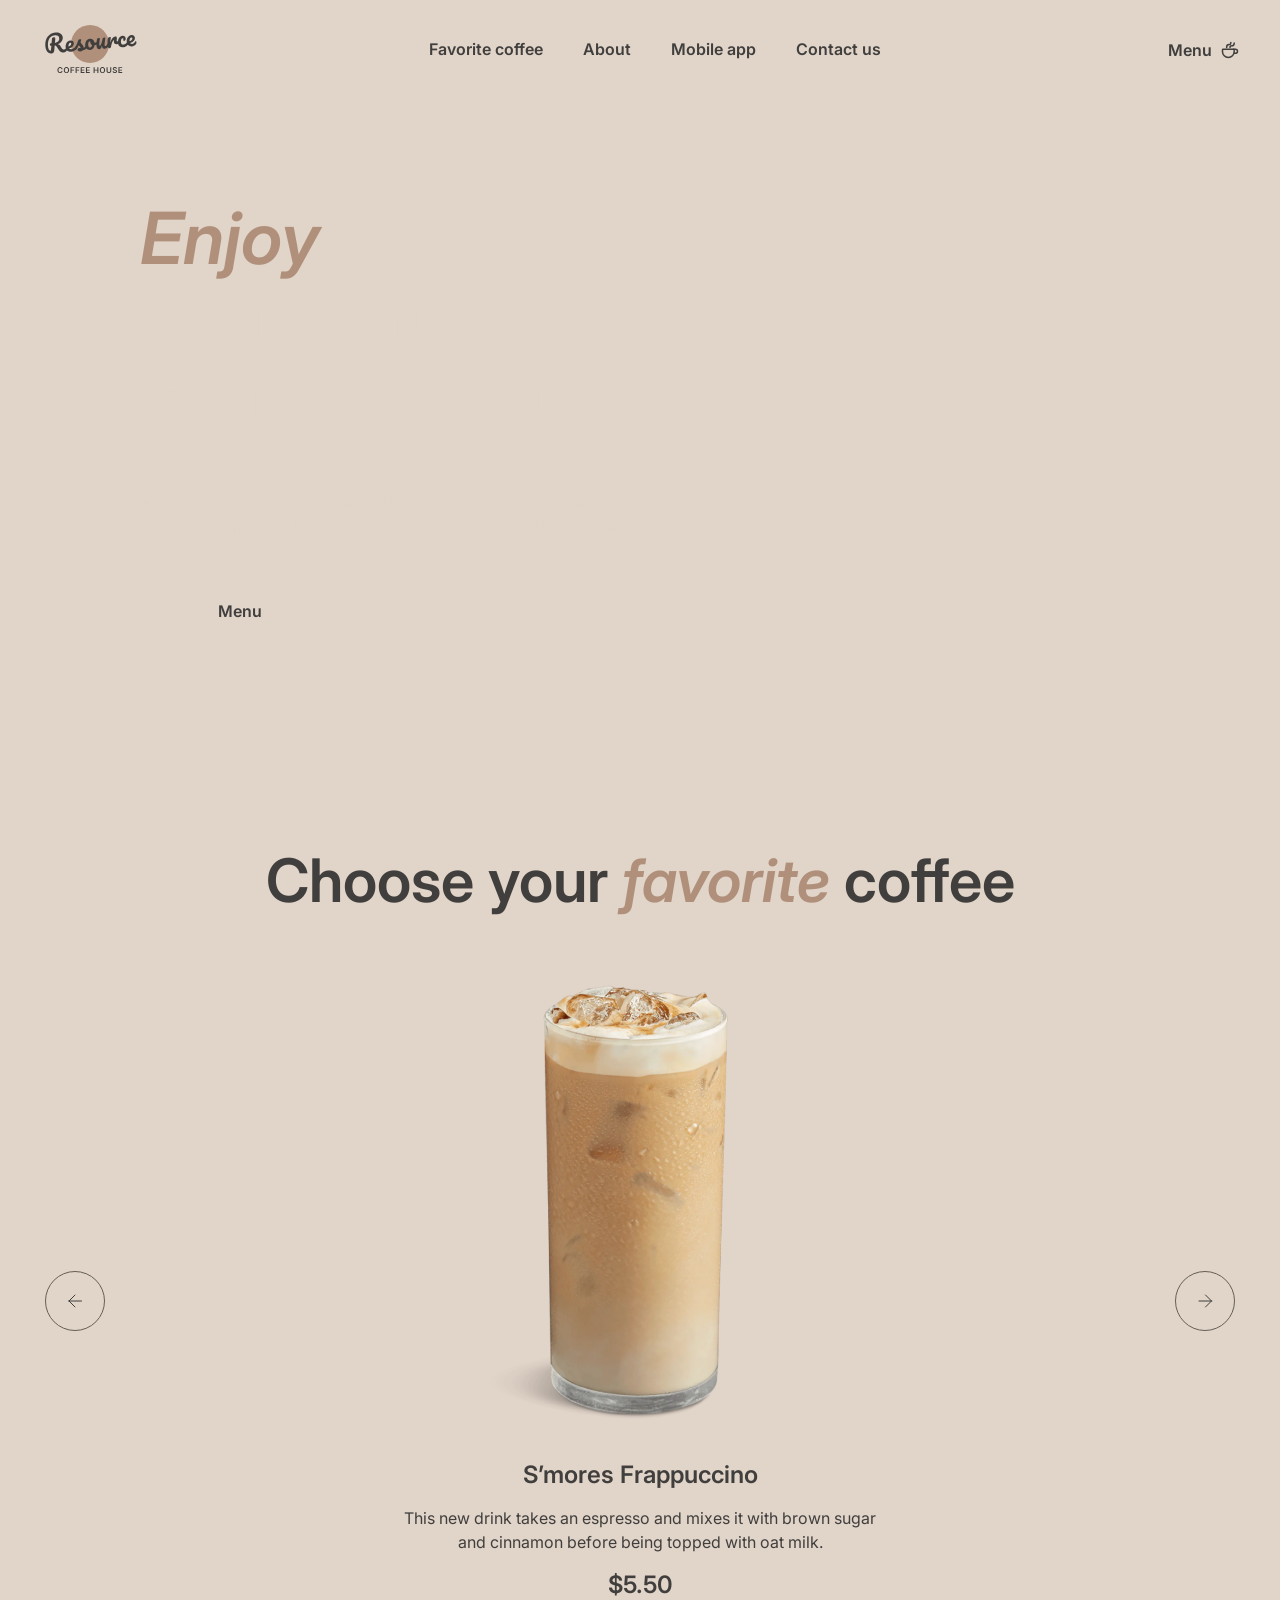
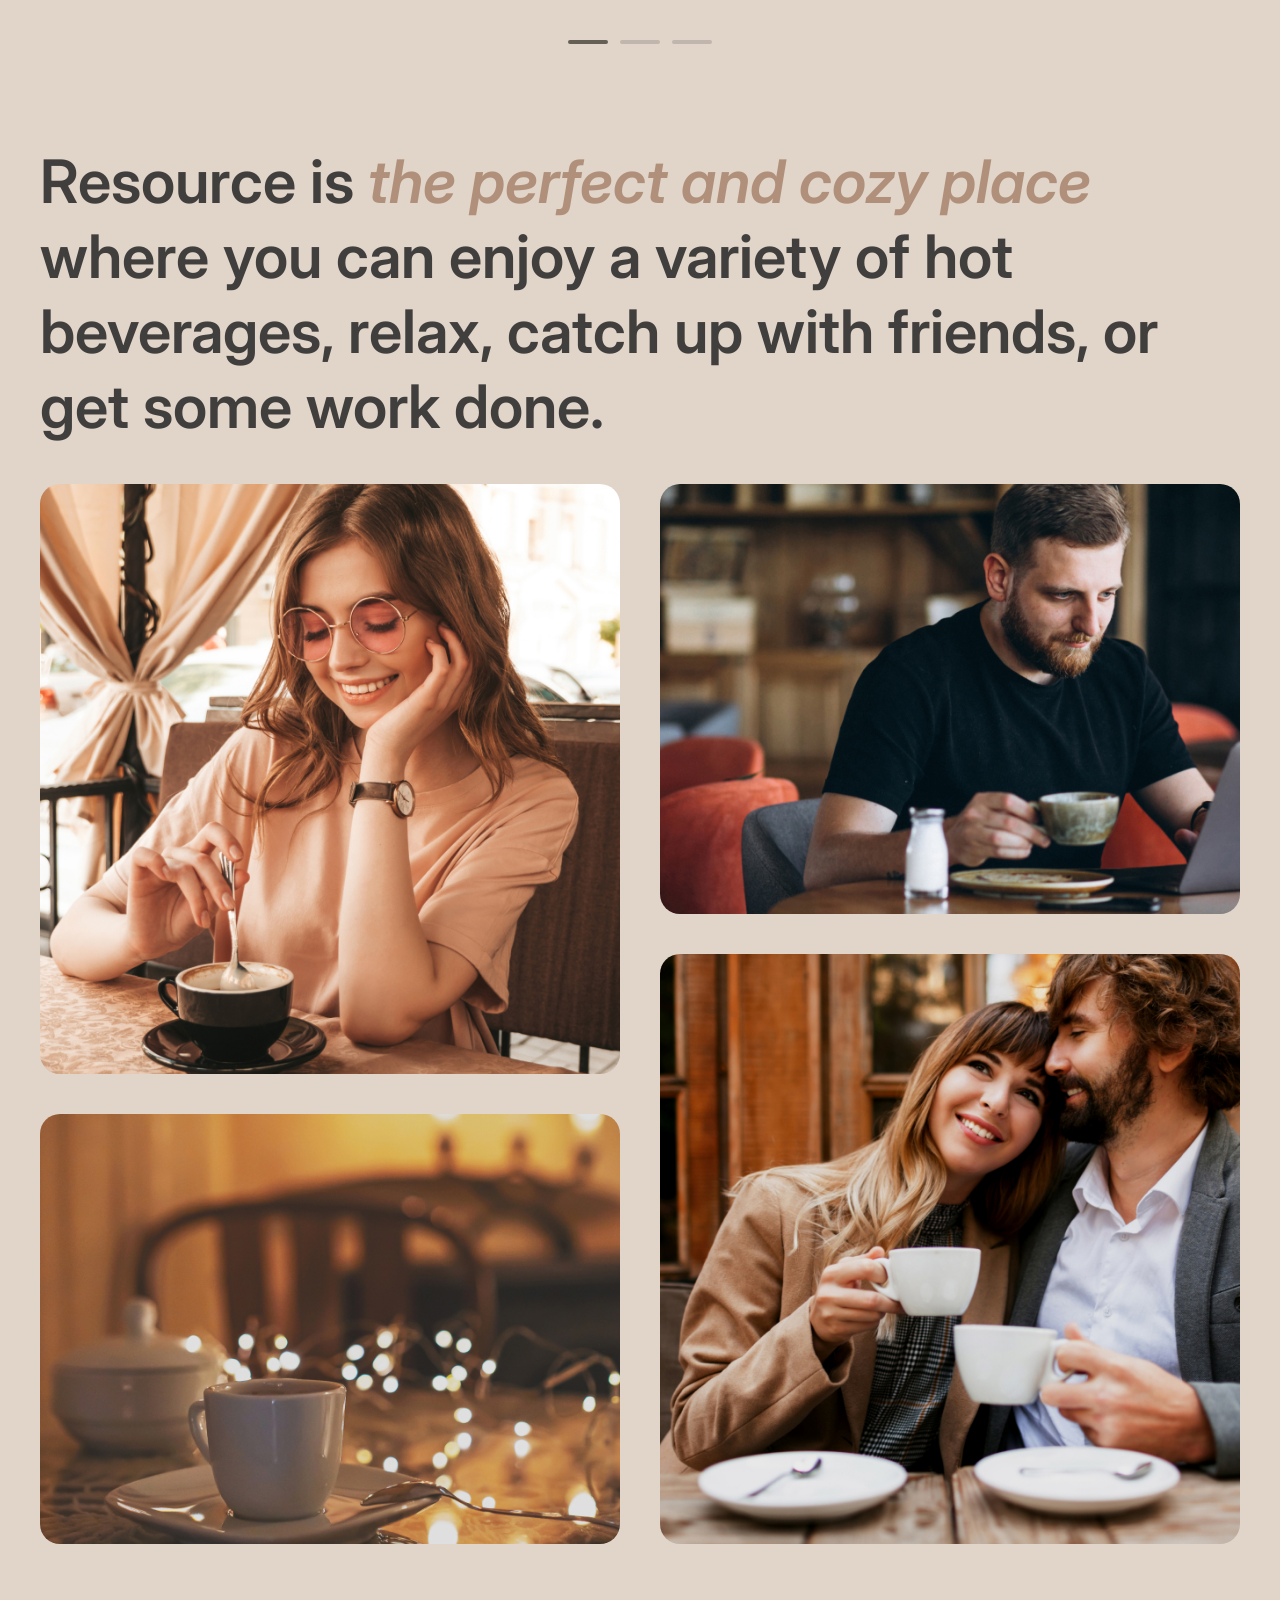
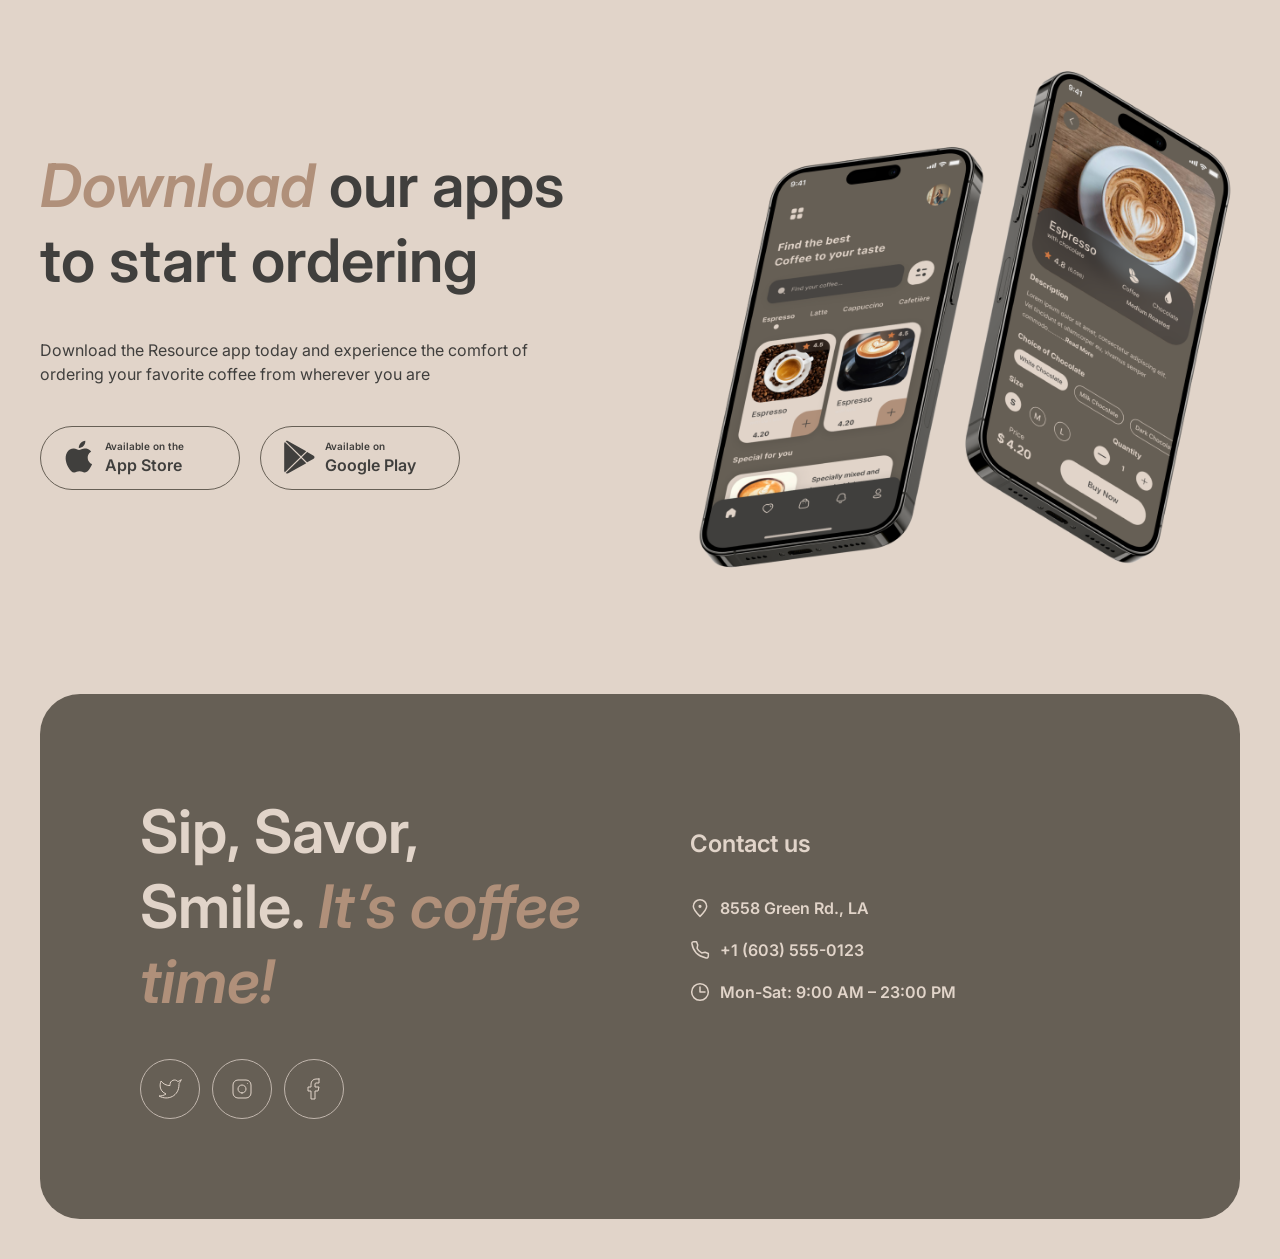
==== landing-page/index.html @ 5a2c30f5 "feat: add main page and styles" ====
<!DOCTYPE html>
<html lang="en">

<head>
  <meta charset="UTF-8">
  <meta name="viewport" content="width=device-width, initial-scale=1.0">
  <link rel="stylesheet" href="style.css">
  <link rel="preconnect" href="https://fonts.googleapis.com">
  <link rel="preconnect" href="https://fonts.gstatic.com" crossorigin>
  <link href="https://fonts.googleapis.com/css2?family=Inter:wght@400;600;700&display=swap" rel="stylesheet">
  <link rel="shortcut icon" href="assets/images/favicon.ico" type="image/x-icon">
  <title>Coffee-House</title>
</head>

<body>
  <div class="wrapper">
    <header class="header">
      <a href="#" class="header__logo active-logo">
        <img src="assets/images/icon/logo.svg" alt="logo">
      </a>
      <nav class="header__nav">
        <ul class="navigation-list">
          <li><a class="text-link link" href="#favorites-coffe">Favorite coffee</a></li>
          <li><a class="text-link link" href="#about">About</a></li>
          <li><a class="text-link link" href="#mobile-app">Mobile app</a></li>
          <li><a class="text-link link" href="#contacts">Contact us</a></li>
        </ul>
      </nav>
      <a href="menu.html" class="header__menu-icon text-link link">Menu<img src="assets/images/icon/coffee-cup.svg"
          alt="cup"></a>
      <button class="burger-menu">
        <span class="line"></span>
        <span class="line"></span>
      </button>
    </header>
    <main class="main">
      <div class="main-container">
        <section class="section-enjoy" id="enjoy">
          <video src="assets/video/video.mp4" autoplay loop></video>
          <div class="enjoy__container">
            <div class="enjoy__container_content">
              <h1 class="enjoy-title"><span class="text-accent">Enjoy</span> premium coffee at our charming cafe</h1>
              <p class="enjoy-text text-section">With its inviting atmosphere and delicious coffee options, the Coffee
                House Resource is a popular destination for coffee lovers and those seeking a warm and inviting space to
                enjoy their favorite beverage.
              </p>
              <a href="menu.html" class="enjoy__container_btn">
                <span>Menu</span>
                <img src="assets/images/icon/coffee-cup.svg"
                  alt="">
                </a>
            </div>
          </div>
        </section>
        <section class="section__favorites-coffee" id="favorites-coffe">
          <div class="favorites-coffee__container">
            <h2 class="favorites-coffee__title title-section">Choose your <span class="text-accent">favorite</span>
              coffee</h2>
            <div class="favorites-coffee__slider">
              <button class="left-arrow arrow">
                <svg width="24" height="24" viewBox="0 0 24 24" fill="none" xmlns="http://www.w3.org/2000/svg">
                  <path d="M18.5 12H6M6 12L12 6M6 12L12 18" stroke="#403F3D" stroke-linecap="round"
                    stroke-linejoin="round" />
                </svg>
              </button>
              <div class="slider">
                <div class="slider__container">
                  <div class="slide">
                    <img src="assets/images/coffee-slider-1.png" alt="">
                    <h4 class="slide-title">S’mores Frappuccino</h4>
                    <p class="slide-text text-section">This new drink takes an espresso and mixes it with brown sugar
                      and cinnamon before being topped with oat milk.</p>
                    <p class="price">$5.50</p>
                  </div>
                  <div class="slide">
                    <img src="assets/images/coffee-slider-1.png" alt="">
                    <h4 class="slide-title">S’mores Frappuccino</h4>
                    <p class="slide-text text-section">This new drink takes an espresso and mixes it with brown sugar
                      and cinnamon before being topped with oat milk.</p>
                    <p class="price">$5.50</p>
                  </div>
                  <div class="slide">
                    <img src="assets/images/coffee-slider-1.png" alt="">
                    <h4 class="slide-title">S’mores Frappuccino</h4>
                    <p class="slide-text text-section">This new drink takes an espresso and mixes it with brown sugar
                      and cinnamon before being topped with oat milk.</p>
                    <p class="price">$5.50</p>
                  </div>
                </div>
                <div class="slider-pagination">
                  <span class="slider-pagination-active"></span>
                  <span></span>
                  <span></span>
                </div>
              </div>
              <button class="right-arrow arrow">
                <svg width="24" height="24" viewBox="0 0 24 24" fill="none" xmlns="http://www.w3.org/2000/svg">
                  <path d="M6 12H18.5M18.5 12L12.5 6M18.5 12L12.5 18" stroke="#403F3D" stroke-linecap="round"
                    stroke-linejoin="round" />
                </svg>
              </button>      
            </div>
          </div>
        </section>
        <section class="section__about" id="about">
          <div class="about__container">
            <h2 class="about__title title-section">Resource is <span class="text-accent">the perfect and cozy
                place</span> where you can enjoy a variety of hot beverages, relax, catch up with friends, or get some
              work done.</h2>
            <div class="about__cards-container">
              <div class="card-1 card">
                <img src="assets/images/about-1.jpg" alt="">
              </div>
              <div class="card-2 card">
                <img src="assets/images/about-2.jpg" alt="">
              </div>
              <div class="card-3 card">
                <img src="assets/images/about-3.jpg" alt="">
              </div>
              <div class="card-4 card">
                <img src="assets/images/about-4.jpg" alt="">
              </div>
            </div>
          </div>
        </section>
        <section class="section__mobile-app" id="mobile-app">
          <div class="mobile-app__container">
            <div class="mobile-app__content">
              <div class="mobile-app__left-column">
                <h2 class="mobile-app__title title-section">
                  <span class="text-accent">Download</span> our apps to start ordering
                </h2>
                <p class="mobile-app__text text-section">
                  Download the Resource app today and experience the comfort of ordering your favorite coffee from
                  wherever you are
                </p>
                <div class="mobile-app__buttons">
                  <a class="app-store-btn btn" href="">
                    <svg width="36" height="36" viewBox="0 0 36 36" fill="none" xmlns="http://www.w3.org/2000/svg">
                      <path
                        d="M26.7073 18.6307C26.6704 14.6324 30.065 12.6872 30.2203 12.5966C28.2977 9.86366 25.3178 9.49026 24.2707 9.46048C21.7679 9.20369 19.3403 10.9206 18.0654 10.9206C16.765 10.9206 14.8017 9.48529 12.6858 9.52747C9.96293 9.56841 7.41566 11.1055 6.0186 13.4923C3.13542 18.359 5.28572 25.5108 8.04802 29.4446C9.42981 31.3712 11.0444 33.5223 13.1578 33.4466C15.2254 33.3635 15.9978 32.1614 18.4929 32.1614C20.9651 32.1614 21.6903 33.4466 23.8457 33.3983C26.0647 33.3635 27.4618 31.463 28.7952 29.519C30.392 27.3108 31.0333 25.1362 31.0588 25.0245C31.0066 25.0071 26.7493 23.4229 26.7073 18.6307Z"
                        fill="#403F3D" />
                      <path
                        d="M22.6357 6.87268C23.7477 5.51675 24.5086 3.67205 24.2974 1.80005C22.6879 1.86952 20.675 2.88554 19.5159 4.21169C18.4903 5.38029 17.5742 7.29571 17.8109 9.097C19.6189 9.2285 21.4753 8.20752 22.6357 6.87268Z"
                        fill="#403F3D" />
                    </svg>
                    <div class="btn-text">
                      <p>Available on the</p>
                      <p>App Store</p>
                    </div>
                  </a>
                  <a class="google-play-btn btn" href="">
                    <svg width="36" height="36" viewBox="0 0 36 36" fill="none" xmlns="http://www.w3.org/2000/svg">
                      <path
                        d="M3.7558 3.20297C3.39335 3.57289 3.18359 4.14884 3.18359 4.89471V31.4994C3.18359 32.2453 3.39335 32.8212 3.7558 33.1911L3.84525 33.2723L19.1359 18.37V18.0181L3.84525 3.11575L3.7558 3.20297Z"
                        fill="#403F3D" />
                      <path
                        d="M26.0776 23.34L20.9863 18.37V18.0181L26.0837 13.0482L26.1979 13.1128L32.2345 16.4617C33.9573 17.4121 33.9573 18.976 32.2345 19.9324L26.1979 23.2753L26.0776 23.34Z"
                        fill="#403F3D" />
                      <path
                        d="M25.2733 24.2007L20.0617 19.1195L4.68164 34.1166C5.25384 34.7031 6.18695 34.7737 7.24807 34.1873L25.2733 24.2007Z"
                        fill="#403F3D" />
                      <path
                        d="M25.2733 12.1876L7.24807 2.20103C6.18695 1.62058 5.25384 1.69125 4.68164 2.27772L20.0617 17.2688L25.2733 12.1876Z"
                        fill="#403F3D" />
                    </svg>
                    <div class="btn-text">
                      <p>Available on</p>
                      <p>Google Play</p>
                    </div>
                  </a>
                </div>
              </div>
            </div>
            <img class="mobile-screens" src="assets/images/mobile-screens.png" alt="">
          </div>
        </section>
      </div>
    </main>
    <footer class="footer" id="contacts">
      <div class="footer__container">
        <div class="footer-greeting">
          <h2 class="footer__title title-section">Sip, Savor, Smile. <span class="text-accent">It’s coffee time!</span>
          </h2>
          <div class="social-icons">
            <a class="social-link" href="#">
              <svg width="24" height="24" viewBox="0 0 24 24" fill="none" xmlns="http://www.w3.org/2000/svg">
                <path
                  d="M23 3.01006C23 3.01006 20.9821 4.20217 19.86 4.54006C19.2577 3.84757 18.4573 3.35675 17.567 3.13398C16.6767 2.91122 15.7395 2.96725 14.8821 3.29451C14.0247 3.62177 13.2884 4.20446 12.773 4.96377C12.2575 5.72309 11.9877 6.62239 12 7.54006V8.54006C10.2426 8.58562 8.50127 8.19587 6.93101 7.4055C5.36074 6.61513 4.01032 5.44869 3 4.01006C3 4.01006 -1 13.0101 8 17.0101C5.94053 18.408 3.48716 19.109 1 19.0101C10 24.0101 21 19.0101 21 7.51006C20.9991 7.23151 20.9723 6.95365 20.92 6.68006C21.9406 5.67355 23 3.01006 23 3.01006Z"
                  stroke="#E1D4C9" stroke-linecap="round" stroke-linejoin="round" />
              </svg>
            </a>
            <a class="social-link" href="#">
              <svg width="24" height="24" viewBox="0 0 24 24" fill="none" xmlns="http://www.w3.org/2000/svg">
                <path
                  d="M12 16C14.2091 16 16 14.2091 16 12C16 9.79086 14.2091 8 12 8C9.79086 8 8 9.79086 8 12C8 14.2091 9.79086 16 12 16Z"
                  stroke="#E1D4C9" stroke-linecap="round" stroke-linejoin="round" />
                <path
                  d="M3 16V8C3 5.23858 5.23858 3 8 3H16C18.7614 3 21 5.23858 21 8V16C21 18.7614 18.7614 21 16 21H8C5.23858 21 3 18.7614 3 16Z"
                  stroke="#E1D4C9" />
                <path d="M17.5 6.51L17.51 6.49889" stroke="#E1D4C9" stroke-linecap="round" stroke-linejoin="round" />
              </svg>
            </a>
            <a class="social-link" href="#">
              <svg width="24" height="24" viewBox="0 0 24 24" fill="none" xmlns="http://www.w3.org/2000/svg">
                <path
                  d="M17 2H14C12.6739 2 11.4021 2.52678 10.4645 3.46447C9.52678 4.40215 9 5.67392 9 7V10H6V14H9V22H13V14H16L17 10H13V7C13 6.73478 13.1054 6.48043 13.2929 6.29289C13.4804 6.10536 13.7348 6 14 6H17V2Z"
                  stroke="#E1D4C9" stroke-linecap="round" stroke-linejoin="round" />
              </svg>
            </a>
          </div>
        </div>
        <div class="footer_contacts">
          <h4 class="contacts-title">Contact us</h4>
          <ul class="contacts">
            <li><a class="text-link link"
                href="https://www.google.ru/maps/d/viewer?mid=1KZA28ORszvuBJtYGtkcSSF__p5c&hl=ru&ll=34.10911650790591%2C-118.25803450317386&z=13"
                target="_blank"><img src="assets/images/icon/pin-alt.svg" alt="">8558 Green Rd., LA</a></li>
            <li><a class="text-link link" href="tel:+16035550123"><img src="assets/images/icon/phone.svg" alt="">+1 (603)
                555-0123</a></li>
            <li>
              <p class="text-section"><img src="assets/images/icon/clock.svg" alt="">Mon-Sat: 9:00 AM – 23:00 PM</p>
            </li>
          </ul>
        </div>
      </div>
    </footer>
  </div>
</body>

</html>
---- landing-page/style.css ----
*,
*::after,
*::before {
  box-sizing: border-box;
  font-size: 10px;
  font-family: var(--font);
  scroll-behavior: smooth;
}

body {
  margin: 0;
  padding: 0;
  background: var(--background-body);
  position: relative;

}

ul {
  padding: 0;
  margin: 0;
}

li {
  list-style: none;
}

a {
  margin: 0;
  text-decoration: none;
  cursor: pointer;
  font-family: var(--font);
}

h1,
h2,
h3,
h4,
h5,
h6,
p {
  margin: 0;
}

:root {
  --background-body: #E1D4C9;
  --background-container: #665F55;
  --background-backdrop: rgba(64, 63, 61, 0.80);
  --text-accent: #B0907A;
  --text-light: #E1D4C9;
  --text-dark: #403F3D;
  --border-dark: #665F55;
  --border-light: #C1B6AD;
  --font: 'Inter', sans-serif;
  --transition: .4s ease;
}

.title-section {
  color: var(--text-dark);
  text-align: center;
  font-family: var(--font);
  font-size: 6rem;
  font-style: normal;
  font-weight: 600;
  line-height: 125%;
}


.text-section {
  color: var(--text-dark);
  font-family: var(--font);
  font-size: 1.6rem;
  font-style: normal;
  font-weight: 400;
  line-height: 150%;
}

.text-accent {
  color: var(--text-accent);
  font-family: var(--font);
  font-size: 6rem;
  font-style: italic;
  font-weight: 600;
  line-height: 105%;
}

.text-link {
  font-size: 1.6rem;
  font-style: normal;
  font-weight: 600;
  line-height: 150%;
}
@media (max-width: 450px) {
  .title-section {
    font-size: 3.2rem;
  }
  .text-accent {
    font-size: 3.2rem;
  }
}

.wrapper {
  min-height: 100vh;
  display: grid;
  /* grid-template: minmax(100px, auto) 1fr minmax(450px, auto) / 1fr; */
  justify-content: center;
  grid-template-areas:
    "header"
    "main"
    "footer";
  font-size: 1.6rem;
}

/* ------- header ------- */

.header {
  grid-area: header;
  display: grid;
  grid-auto-flow: column;
  grid-template: 1fr / 1fr minmax(auto, 130px) minmax(auto, 1130px) minmax(auto, 100px) 1fr;
  align-items: center;
  padding: 19px 40px;
}
.header__menu-icon {
  display: grid;
  grid-auto-flow: column;
  align-items: center;
  color: var(--text-dark);
  justify-self: end;
  grid-column: 4 / 5;
  transition: all var(--transition);
}
.header__menu-icon img {
  margin-left: 8px;
}
.header__menu-icon:hover.link::after {
  left: 0;
  width: 100%;
}

@media (max-width: 769px) {
  .header {
    grid-template: 1fr / 1fr minmax(auto, 130px) minmax(auto, 558px) 1fr;
  }

  .header__nav {
    display: none;
  }

  .header__menu-icon {
    display: none;
  }

  .burger-menu {
    display: flex;
  }
}

@media (max-width: 380px) {
  .header {
    grid-template: 1fr / 1fr minmax(auto, 130px) minmax(auto, 218px) 1fr;
    padding: 19px 16px;
  }

}

/* ------- burger-menu ------- */

.burger-menu {
  cursor: pointer;
  display: none;
  height: 44px;
  width: 44px;
  grid-column: 3 / 4;
  align-self: center;
  justify-self: right;

  border-radius: 100px;
  border: 1px solid var(--border-dark);
  position: relative;
  background: transparent;
}

.burger-menu .line {
  position: absolute;
  left: calc(50% - 9px);
  width: 18px;
  height: 2px;
  background: var(--border-dark);
}

.burger-menu .line:nth-child(1) {
  top: 16px;
}

.burger-menu .line:nth-child(2) {
  bottom: 16px;
}
.burger-menu:hover {
  background: var(--border-dark);
}
.burger-menu:hover .line {
  background: var(--background-body);
}

@media (max-width: 769px) {
  .burger-menu {
    display: flex;
  }
}

.header__logo {
  grid-column: 2 / 3;
  justify-items: start;
}

.active-logo {
  pointer-events: none;
  cursor: default;
}

.header__nav {
  justify-self: center;
  grid-column: 3 / 4;
}

.navigation-list {
  display: grid;
  grid-auto-flow: column;
  gap: 40px;
}

.navigation-list li {
  border-bottom: 2px solid transparent;
  transition: border-bottom var(--transition);
}

.link {
  position: relative;
  color: var(--text-dark);
}
.link::after {
  position: absolute;
  content: '';
  bottom: -4px;
  left: 50%;
  display: block;
  width: 0;
  height: 2px;
  background: var(--text-dark);
  transition: all var(--transition);
}
.navigation-list li:hover .link::after {
  left: 0;
  width: 100%;
}




/* ------- main ------- */
.main {
  grid-area: main;
  display: grid;
  grid-template: 1fr / 1fr minmax(auto, 1360px) 1fr;
  padding: 0 40px;
}
@media (max-width: 380px) {
  .main {
    padding: 0 16px;
  }
}
.main-container {
  grid-column: 2 / 3;
}

/* ------- section-enjoy ------- */

.section-enjoy {
  position: relative;
  padding: 100px;
  /* background-image: url('assets/images/enjoy-bg.jpg');
  background-size: cover;
  background-position: center; */
  border-radius: 40px;
  overflow: hidden;
  display: grid;
  grid-template-columns: minmax(auto, 530px) 1fr;
}
video {
  position: absolute;
  z-index: -1;
  height: 115%;
  right: 0;
}

@media (max-width: 1290px) {
  video {
    height: 100%;
  }
}
@media (max-width: 1200px) {
  .section-enjoy {
    padding: 100px 60px;
  }
}
@media (max-width: 380px) {
  .section-enjoy {
    padding: 60px 16px;
    grid-template-columns: minmax(auto, 316px);
  }

}

.enjoy-title {
  color: var(--text-light);
  font-size: 7.2rem;
  font-style: normal;
  font-weight: 600;
  line-height: 105%;
}

.enjoy-title span {
  font-size: 7.2rem;
}
@media (max-width: 450px) {
  .enjoy-title {
    font-size: 4.2rem;
    line-height: 115%;
  }
  .enjoy-title span {
    font-size: 4.2rem;
  }

}
.enjoy-text {
  margin: 40px 0;
  color: var(--text-light);
  text-align: left;
}

.enjoy__container_btn {
  position: relative;
  display: flex;
  max-width: 200px;
  padding: 20px 0;
  justify-content: center;
  align-items: center;
  border-radius: 100px;
  background: var(--background-body, #E1D4C9);
}
.enjoy__container_btn span {
  color: var(--text-dark);
  text-align: center;
  font-size: 1.6rem;
  font-style: normal;
  font-weight: 600;
  line-height: 150%;
  transition: transform .4s ease;
}
.enjoy__container_btn img {
  position: absolute;
  max-width: 100%;
  right: 30%;
  opacity: 0;
  transition: opacity .2s ease-out .1s;
}
.enjoy__container_btn:hover span {
  transform: translateX(-30%);
}
.enjoy__container_btn:hover img {
  margin-left: 8px;
  opacity: 1;
}

/* ------- section-favorite-coffee ------- */

.section__favorites-coffee {
  padding: 100px 0 80px 0;
  display: grid;
  grid-template-columns: 1fr;
}
.favorites-coffee__slider {
  margin-top: 40px;
  padding: 0 5px;
  display: grid;
  grid-template-columns: minmax(auto, 100px) 1fr minmax(auto, 480px) 1fr minmax(auto, 100px);
}
.arrow {
  display: flex;
  justify-content: center;
  align-items: center;
  align-self: center;
  background: transparent;

  width: 60px;
  height: 60px;
  border-radius: 100px;
  border: 1px solid var(--border-dark);
  transition: background var(--transition);
}


.arrow:hover {
  background: var(--background-container);
}

.arrow svg path {
  transition: stroke var(--transition);
}

.arrow:hover svg path {
  stroke: var(--text-light);
}

.left-arrow {
  justify-self: start;
  grid-column: 1 / 2;
}

.right-arrow {
  justify-self: end;
  grid-column: 5 / 6;
}
.slider {
  grid-column: 3 / 4;
  justify-self: center;
  display: grid;
}

.slider__container {
  display: grid;
  grid-template-columns: repeat(3, 480px);
  overflow: hidden;
}
.slide img {
  width: 100%;
}
@media (max-width: 550px) {
  .slider__container {
    grid-column: 2 / 3;
  }
  .slider {
    padding: 0;
    display: grid;
    grid-template-columns: 1fr minmax(auto, 480px) 1fr;
  }
  .arrow {
    display: none;
  }

}
@media (max-width: 380px) {
  .slider {
    grid-template-columns: 1fr minmax(auto, 348px) 1fr;
  }
}

.slide-title {
  margin-top: 20px;
  color: var(--text-dark);
  text-align: center;
  font-size: 2.4rem;
  font-style: normal;
  font-weight: 600;
  line-height: 125%;
}

.slide-text {
  color: var(--text-dark);
  text-align: center;
  margin: 16px 0;
}
@media (max-width: 380px) {
  .slide-title {
    /* margin-top: 29px; */
  }
  .slide-text {
    /* line-height: 148%; */
  }
}
.price {
  color: var(--text-dark);
  text-align: center;
  font-size: 2.4rem;
  font-style: normal;
  font-weight: 600;
  line-height: 125%;
}

.slider-pagination {
  margin-top: 40px;
  display: flex;
  justify-self: center;
  max-width: 144px;
  gap: 12px;
}

.slider-pagination span {
  width: 40px;
  height: 4px;
  border-radius: 100px;
  background: var(--border-light);
}

span.slider-pagination-active {
  background: var(--border-dark);
}

/* ------- section-about ------- */

.section__about {
  padding: 20px 0;
}

.about__title {
  text-align: left;
  margin-bottom: 40px;
}

.section__about {
  grid-template-columns: 1fr;
}

.about__cards-container {
  display: grid;
  /* grid-auto-flow: column; */
  /* grid-area: auto; */
  grid-template-columns: 1fr 1fr;
  overflow: hidden;
  /* grid-auto-rows: repeat(7, auto); */
  /* grid-template: repeat(auto-fit, minmax(auto, 117px)) / 1fr 1fr; */
  grid-template-rows: repeat(auto-fit, minmax(117px, auto));
  gap: 40px;
}


.card {
  display: flex;
  max-width: 660px;
  justify-content: center;
  align-items: center;
  overflow: hidden;
  border-radius: 20px;
  align-self: start;
}

.card-1 {
  order: 1;
  max-height: 590px;
  grid-row: span 4;
}

.card-2 {
  order: 4;
  max-height: 430px;
  grid-row: span 3;
}

.card-3 {
  order: 2;
  max-height: 430px;
  grid-row: span 3;
}

.card-4 {
  order: 3;
  max-height: 590px;
  grid-row: span 4;
}

.card img {
  width: 110%;
  height: 100%;
  transition: width var(--transition);
  /* border-radius: 20px; */
}

.card:hover img {
  width: 100%;
}
@media (max-width: 768px) {
  .about__cards-container {
    grid-template-columns: 1fr;
  }
  .card {
    max-width: 690px;
  }
  .card-2,
  .card-3 {
    display: none;
  }
}
@media (max-width: 450px) {
  .about__cards-container {
    grid-template-columns: 1fr;
    /* grid-template-rows: repeat(2, minmax(auto, 590px)); */
  }
  .card {
    max-width: 690px;
  }
  .card img {
    width: 210%;
  }
  .card:hover img {
    width: 170%;
  }

  .card-2,
  .card-3 {
    display: none;
  }
}
@media (max-width: 380px) {
  .about__cards-container {
    grid-template-columns: 1fr;
    /* grid-template-rows: repeat(2, minmax(auto, 590px)); */
  }
  .card {
    max-width: 690px;
  }
  .card img {
    width: 210%;
  }
  .card:hover img {
    width: 170%;
  }

  .card-2,
  .card-3 {
    display: none;
  }
}

/* ------- section-mobile-app ------- */

.section__mobile-app {
  display: grid;
  grid-template-columns: 1fr;
  padding: 80px 0;
}

.mobile-app__container {
  display: grid;
  grid-template-columns: 1fr 1fr;
  gap: 100px;
}

.mobile-app__content {
  display: grid;
  align-items: center;
  grid-template-rows: 1fr minmax(350px, auto) 1fr;
}

.mobile-app__left-column {
  display: grid;
  gap: 40px;
  grid-row: 2 / 3;
}

.mobile-app__title {
  text-align: left;
}

.mobile-app__text {
  text-align: left;
}

.mobile-app__buttons {
  display: grid;
  grid-template-columns: minmax(200px, auto) minmax(200px, auto) 1fr;
  gap: 20px;
}

.btn {
  display: grid;
  grid-template-columns: 36px 1fr;
  gap: 8px;
  padding: 12px 20px;
  background-color: transparent;
  border-radius: 100px;
  border: 1px solid var(--border-dark);
  transition: background var(--transition);
}

.btn-text p:first-child {
  color: var(--text-dark);
  text-align: left;
  font-size: 1rem;
  font-style: normal;
  font-weight: 600;
  line-height: 140%;
}

.btn svg path {
  transition: fill var(--transition);
}

.btn:hover {
  background: var(--background-container);
}

.btn:hover svg path {
  fill: var(--background-body);
}

.btn-text p:last-child {
  color: var(--text-dark);
  text-align: left;
  font-size: 1.6rem;
  font-style: normal;
  font-weight: 600;
  line-height: 150%;
}

.btn p {
  transition: color var(--transition);
}

.btn:hover p {
  color: var(--text-light);
}

.mobile-screens {
  width: 100%;
  align-self: start;
}
@media (max-width: 1000px) {
  .mobile-app__container {
    grid-template-columns: 1fr;
  }
  .mobile-screens {
    width: 70%;
    justify-self: center;
  }
}
@media (max-width: 768px) {
  .section__mobile-app {
    padding: 75px 0 80px;
  }
  .mobile-app__container {
    display: grid;
    grid-template-columns: 1fr;
    gap: 100px;
  }
  .mobile-screens {
    width: 91%;
    justify-self: center;
  }
}
@media (max-width: 450px) {
  .mobile-app__container {
    gap: 45px;
  }
  .mobile-app__buttons {
    grid-template-columns: minmax(auto, 200px);
    gap: 20px;
  }
  .mobile-screens {
    width: 100%;
    /* justify-self: center; */
  }
}

/* ------- footer ------- */

.footer {
  grid-area: footer;
  display: grid;
  grid-auto-flow: column;
  grid-template: 1fr / 1fr minmax(auto, 1360px) 1fr;
  padding: 20px 40px 40px 40px;
}

.footer__container {
  display: grid;
  grid-column: 2 / 3;
  grid-template-columns: 1fr 1fr;
  gap: 100px;
  border-radius: 40px;
  background: var(--background-container, #665F55);
  padding: 100px;
}

@media (max-width: 769px) {
  .footer__container {
    grid-template-columns: 1fr;
    gap: 66px;
    padding: 100px 60px;
  }
}
@media (max-width: 380px) {
  .footer {
    padding: 20px 16px 40px 16px;
  }
  .footer__container {
    grid-template-columns: 1fr;
    gap: 8px;
    padding: 60px 16px;
  }
}

.footer__title {
  color: var(--text-light);
  text-align: left;
  margin-bottom: 40px;
}

.social-icons {
  display: flex;
}

.social-link {
  display: flex;
  align-items: center;
  justify-content: center;
  border-radius: 100px;
  border: 1px solid var(--border-light);
  width: 60px;
  height: 60px;
  transition: background var(--transition);
}

.social-link:not(:last-child) {
  margin-right: 12px;
}

.social-link:hover {
  background: var(--background-body);
}

.social-link svg path {
  transition: stroke var(--transition);
}

.social-link:hover svg path {
  stroke: var(--border-dark);
}

.contacts-title {
  margin-top: 35px;
  margin-bottom: 37px;
  color: var(--text-light);
  font-size: 2.4rem;
  font-style: normal;
  font-weight: 600;
  line-height: 125%;
}

.contacts li {
  display: flex;
}

.contacts .link {
  display: flex;
  color: var(--text-light);
  margin-bottom: 18px;
  transition: all var(--transition);
}
.contacts .link::after {
  background: var(--background-body);
}
.contacts li:hover .link::after {
  width: 100%;
  left: 0;
}
.contacts p {
  display: flex;
  color: var(--text-light);
  align-items: center;
  font-weight: 600;
}

.contacts a img,
.contacts p img {
  margin-right: 10px;
}

/* ------- menu ------- */

.menu {
  display: grid;
  grid-template-columns: 1fr;
}

.menu-title {
  max-width: 800px;
  justify-self: center;
}

.active {
  pointer-events: none;
  cursor: default;
  border-bottom: 2px solid #403F3D;
}

.menu__tabs {
  justify-self: center;
  max-width: 361px;
  display: grid;
  grid-auto-flow: column;
  gap: 16px;
  margin: 40px 0;
}
@media (max-width: 600px) {
  .menu__tabs {
    gap: 8px;
  }
}

#tab-item {
  display: flex;
  padding: 7px 15px 7px 7px;
  margin: 40px 0;
  justify-content: center;
  align-items: center;
  border-radius: 100px;
  border: 1px solid var(--border-light);
  background: transparent;

  font-size: 1.6rem;
  font-style: normal;
  font-weight: 600;
  line-height: 150%;
  color: var(--text-dark);
  transition: all var(--transition);
}

.option img {
  display: flex;
  padding: 3px 7px 3px 8px;
  justify-content: center;
  align-items: center;
  border-radius: 100px;
  background: var(--border-light, #C1B6AD);
  width: 30px;
  height: 30px;
}
input[name="menuBtn"] {
  display: none;
}
#tab-item-1:checked ~ .tab-item-1,
#tab-item-2:checked ~ .tab-item-2,
#tab-item-3:checked ~ .tab-item-3 {
  background: var(--background-container);
}
#tab-item-1:checked ~ .tab-item-1 img,
#tab-item-2:checked ~ .tab-item-2 img,
#tab-item-3:checked ~ .tab-item-3 img{
  background: var(--background-body);
}

#tab-item-1:checked ~ .tab-item-1 span,
#tab-item-2:checked ~ .tab-item-2 span,
#tab-item-3:checked ~ .tab-item-3 span {
  color: var(--text-light);
}


.tab-icon {
  margin-right: 8px;
  padding: 7px;
  border-radius: 100px;
  background: var(--border-light);
  transition: background var(--transition);
}

.tab-item:hover {
  background: var(--background-container);
  color: var(--text-light);
}

.tab-item:hover .tab-icon {
  background: var(--background-body);
}

.menu__container {
  display: grid;
  grid-template-columns: repeat(4, minmax(auto, 310px));
  /* grid-template-rows: repeat(2, minmax(506px, auto)); */
  overflow: hidden;
  /* max-height: 1052px; */
  padding: 0 0 80px 0;
  justify-content: center;
  gap: 40px;
}

@media (max-width: 1200px) {
  .menu__container {
    grid-template-columns: repeat(3, minmax(auto, 310px));
  }
}

@media (max-width: 1000px) {
  .menu__container {
    grid-template-columns: repeat(2, minmax(auto, 310px));
  }
}

@media (max-width: 769px) {
  .menu__container {
    grid-template-columns: repeat(2, minmax(auto, 310px));
    /* justify-content: space-between; */
  }
}

@media (max-width: 700px) {
  .menu__container {
    grid-template-columns: repeat(2, minmax(auto, 310px));
    justify-content: space-between;
  }
}

@media (max-width: 600px) {
  .menu__container {
    grid-template-columns: repeat(1, minmax(auto, 310px));
    /* grid-template-rows: repeat(4, minmax(506px, auto)); */
    justify-content: center;
    /* max-height: 2184px; */
  }
}

.menu-item {
  display: grid;
  grid-template-rows: auto minmax(196px, auto);
  border-radius: 40px;
  border: 1px solid var(--border-light);
  overflow: hidden;
  cursor: pointer;
}

.menu-item .image-container {
  align-self: start;
  display: grid;
  width: 101%;
  max-height: 310px;
  align-content: center;
  justify-items: center;
  border-radius: 40px;
  overflow: hidden;
}

.menu-item:hover .image-card {
  width: 101%;
}

.image-card {
  width: 110%;
  border-radius: 40px;
  transition: width var(--transition);
}

.menu-item__text-container {
  display: flex;
  flex-direction: column;
  padding: 20px;
}

.menu-item__title {
  font-size: 2.4rem;
  text-align: left;
}

.menu-item__card-text {
  margin-top: 12px;
}

.menu-item__price {
  color: var(--text-dark);
  font-size: 2.4rem;
  font-style: normal;
  font-weight: 600;
  line-height: 125%;
  margin-top: auto;
}

.btn-refresh {
  justify-self: center;
  margin-top: 40px;
  margin-bottom: 80px;
  display: none;
  width: 60px;
  height: 60px;
  justify-content: center;
  align-items: center;
  border-radius: 100px;
  border: 1px solid var(--border-dark, #665F55);
  transition: all var(--transition);
}
.btn-refresh:active {
  transform: rotate(360deg);
}
.btn-refresh svg path {
  transition: stroke var(--transition);
}
.btn-refresh:hover {
  background: var(--background-container);
}
.btn-refresh:hover svg path {
  stroke: var(--text-light);
}
@media (max-width: 1200px) {
  .btn-refresh {
    display: flex;
  }
}
@media (max-width: 600px) {
  .btn-refresh {
    margin-top: 0;
  }
}
.btn-refresh {
  cursor: pointer;

}

/* ----------------- popup ------------------- */

.popup {
  display: flex;
  align-items: center;
  justify-content: center;
  width: 100vw;
  height: 100vh;
  background: var(--background-backdrop);
  position: fixed;
  top: 0;
  left: 0;
  visibility: visible;
  opacity: 1;
  transition: all var(--transition);
}
.lock {
  padding-right: 17px;
}
.popup.hidden {
  visibility: hidden;
  opacity: 0;
}
.popup__container {
  padding: 16px;
  display: grid;
  grid-template-columns: 1fr minmax(auto, 438px);
  column-gap: 20px;
  border-radius: 40px;
  background: var(--background-body, #E1D4C9);
}
.popup__image-container {
  display: flex;
  align-items: center;
  justify-content: center;
  width: 310px;
  height: 310px;
  border-radius: 40px;
  overflow: hidden;
}
.popup-image {
  width: 340px;
  height: 340px;
}
.popup__container_content {
  display: grid;
  gap: 20px;
}
.popup-title {
  color: var(--text-dark);
  font-size: 2.4rem;
  text-align: left;
  margin-bottom: -8px;
}
.popup-text {
  align-self: stretch;
  letter-spacing: 0.5px;
}
.total-price {
  font-family: var(--font);
  display: flex;
  justify-content: space-between;
}
.total-price p {
  font-size: 2.4rem;
  color: var(--text-dark);
  font-weight: 600;
}
.alert-container {
  padding: 12px 0;
  display: flex;
  align-items: start;
  border-top: 1px solid var(--border-light, #C1B6AD);
  gap: 8px;
}
.alert-container img {
 
}
.alert-container p {
  color: var(--text-dark);
  font-size: 1rem;
  font-style: normal;
  font-weight: 600;
  line-height: 140%;
}
.tabs {
  display: flex;
  flex-wrap: wrap;
  gap: 8px;
  margin-top: 8px;
}
.option {
  display: flex;
  height: 46px;
  /* width: 117px; */
  padding: 8px 16px 8px 8px;
  justify-content: center;
  align-items: center;
  gap: 8px;
  border-radius: 100px;
  border: 1px solid var(--border-light, #C1B6AD);
  cursor: pointer;
}
.option .dot {
  display: flex;
  padding: 3px 7px 3px 8px;
  justify-content: center;
  align-items: center;
  border-radius: 100px;
  background: var(--border-light, #C1B6AD);
  width: 30px;
  height: 30px;

  color: var(--text-dark, #403F3D);
  text-align: center;
  font-size: 1.6rem;
  font-style: normal;
  font-weight: 600;
  line-height: 150%;
}
.option span {
  color: var(--text-dark, #403F3D);
  font-size: 1.6rem;
  font-style: normal;
  font-weight: 600;
  line-height: 150%; /* 24px */
}

input[name="size"] {
  display: none;
}
#tab-size-1:checked ~ .tab-size-1,
#tab-size-2:checked ~ .tab-size-2,
#tab-size-3:checked ~ .tab-size-3 {
  background: var(--background-container, #665F55);
}
#tab-size-1:checked ~ .tab-size-1 .dot,
#tab-size-2:checked ~ .tab-size-2 .dot,
#tab-size-3:checked ~ .tab-size-3 .dot {
  background: var(--background-body, #E1D4C9);
}
#tab-size-1:checked ~ .tab-size-1 span,
#tab-size-2:checked ~ .tab-size-2 span,
#tab-size-3:checked ~ .tab-size-3 span {
  color: var(--text-light, #E1D4C9);
}
input[name="additives"] {
  display: none;
}
#tab-additives-1:checked ~ .tab-additives-1,
#tab-additives-2:checked ~ .tab-additives-2,
#tab-additives-3:checked ~ .tab-additives-3 {
  background: var(--background-container, #665F55);
}
#tab-additives-1:checked ~ .tab-additives-1 .dot,
#tab-additives-2:checked ~ .tab-additives-2 .dot,
#tab-additives-3:checked ~ .tab-additives-3 .dot {
  background: var(--background-body, #E1D4C9);
}
#tab-additives-1:checked ~ .tab-additives-1 span,
#tab-additives-2:checked ~ .tab-additives-2 span,
#tab-additives-3:checked ~ .tab-additives-3 span {
  color: var(--text-light, #E1D4C9);
}
.close-popup {
  display: flex;
  padding: 10px 78px;
  justify-content: center;
  align-items: center;
  /* align-self: stretch; */
  border-radius: 100px;
  border: 1px solid var(--border-dark, #665F55);

  color: var(--text-dark, #403F3D);
  text-align: center;
  font-size: 1.6rem;
  font-style: normal;
  font-weight: 600;
  line-height: 150%;
}
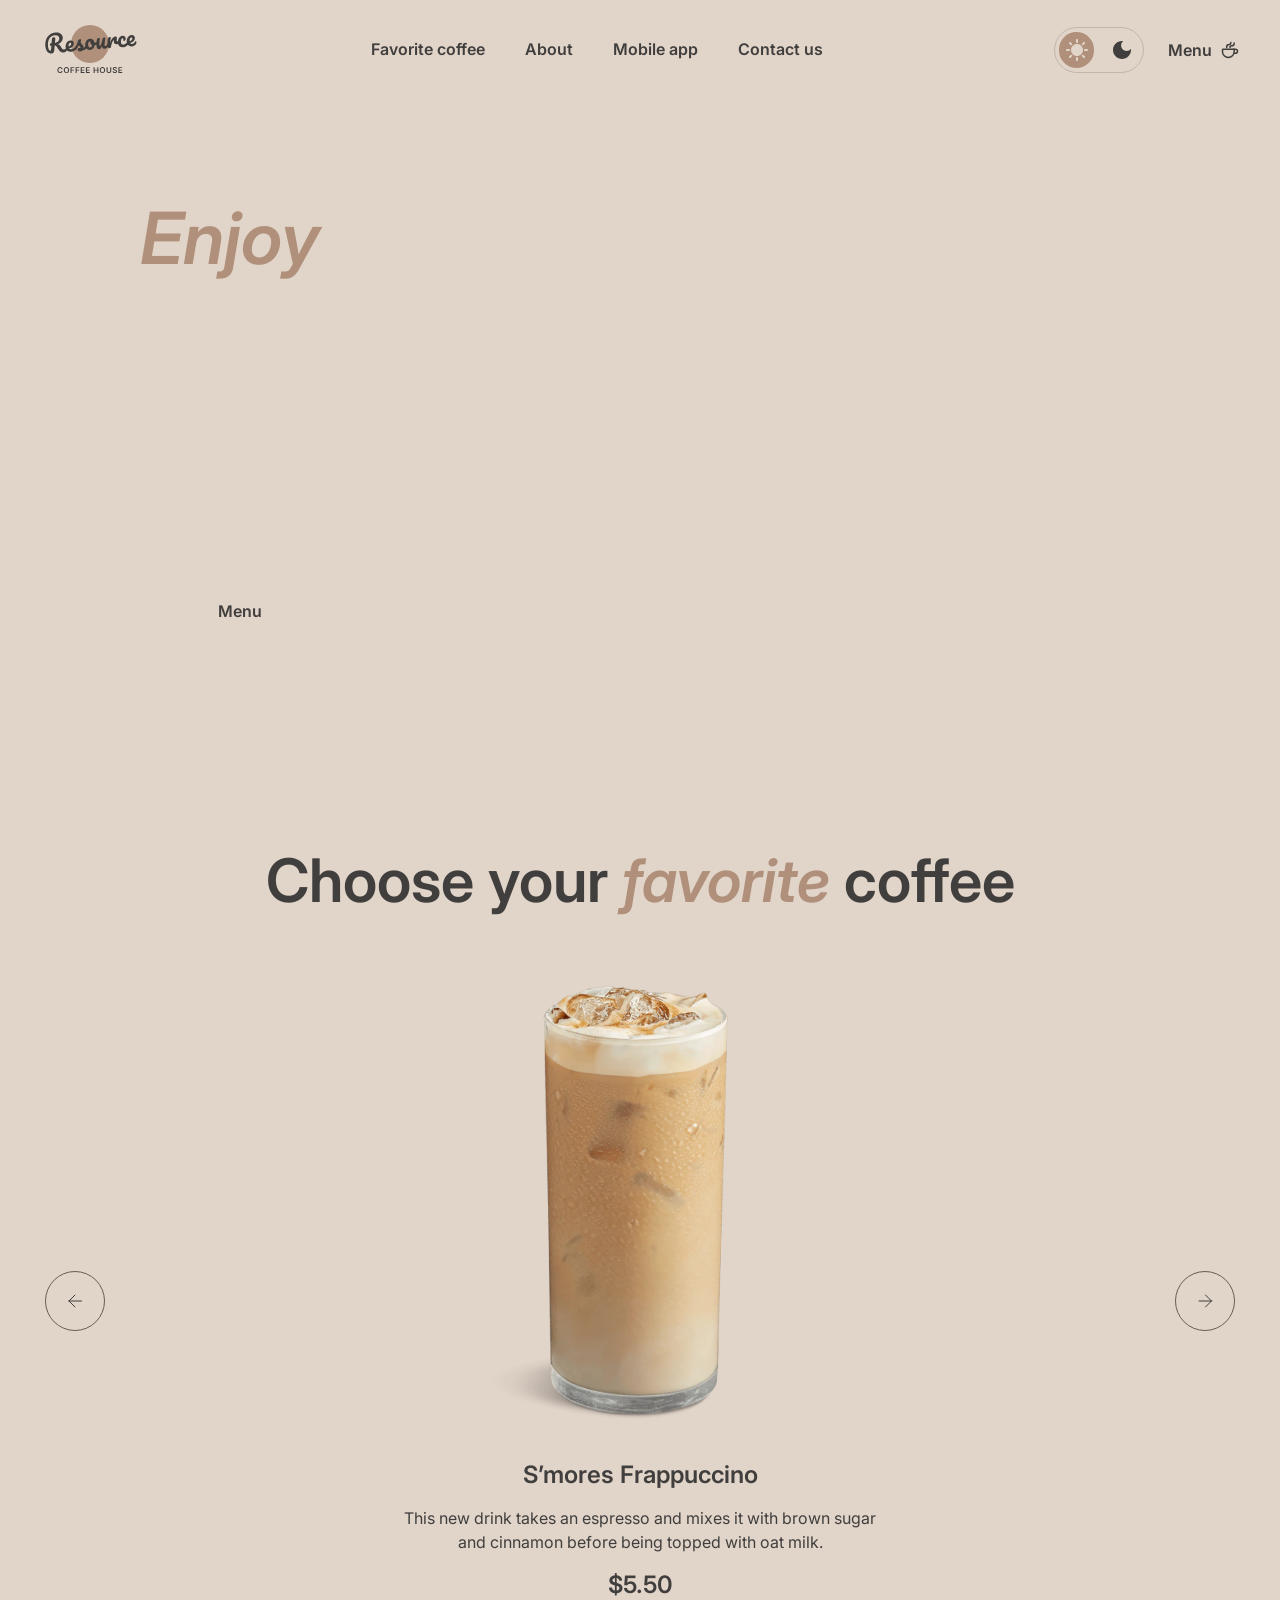
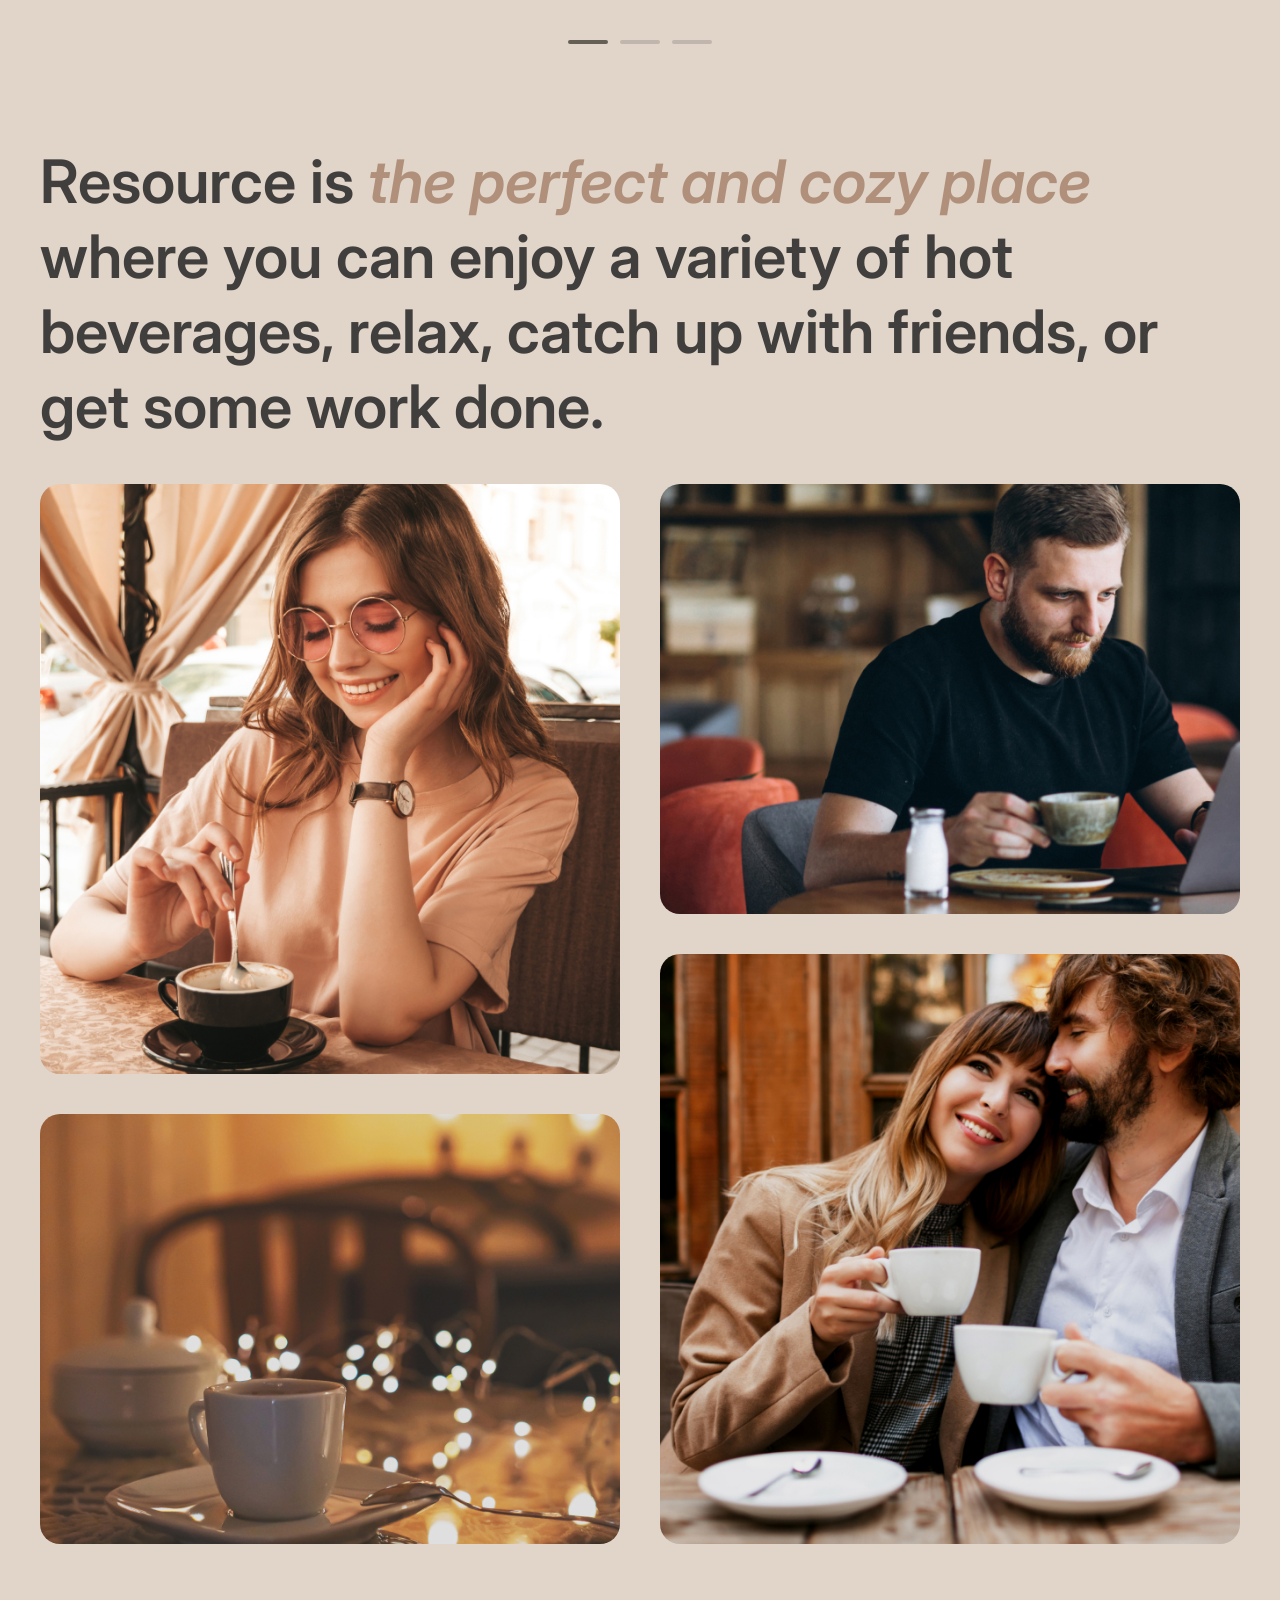
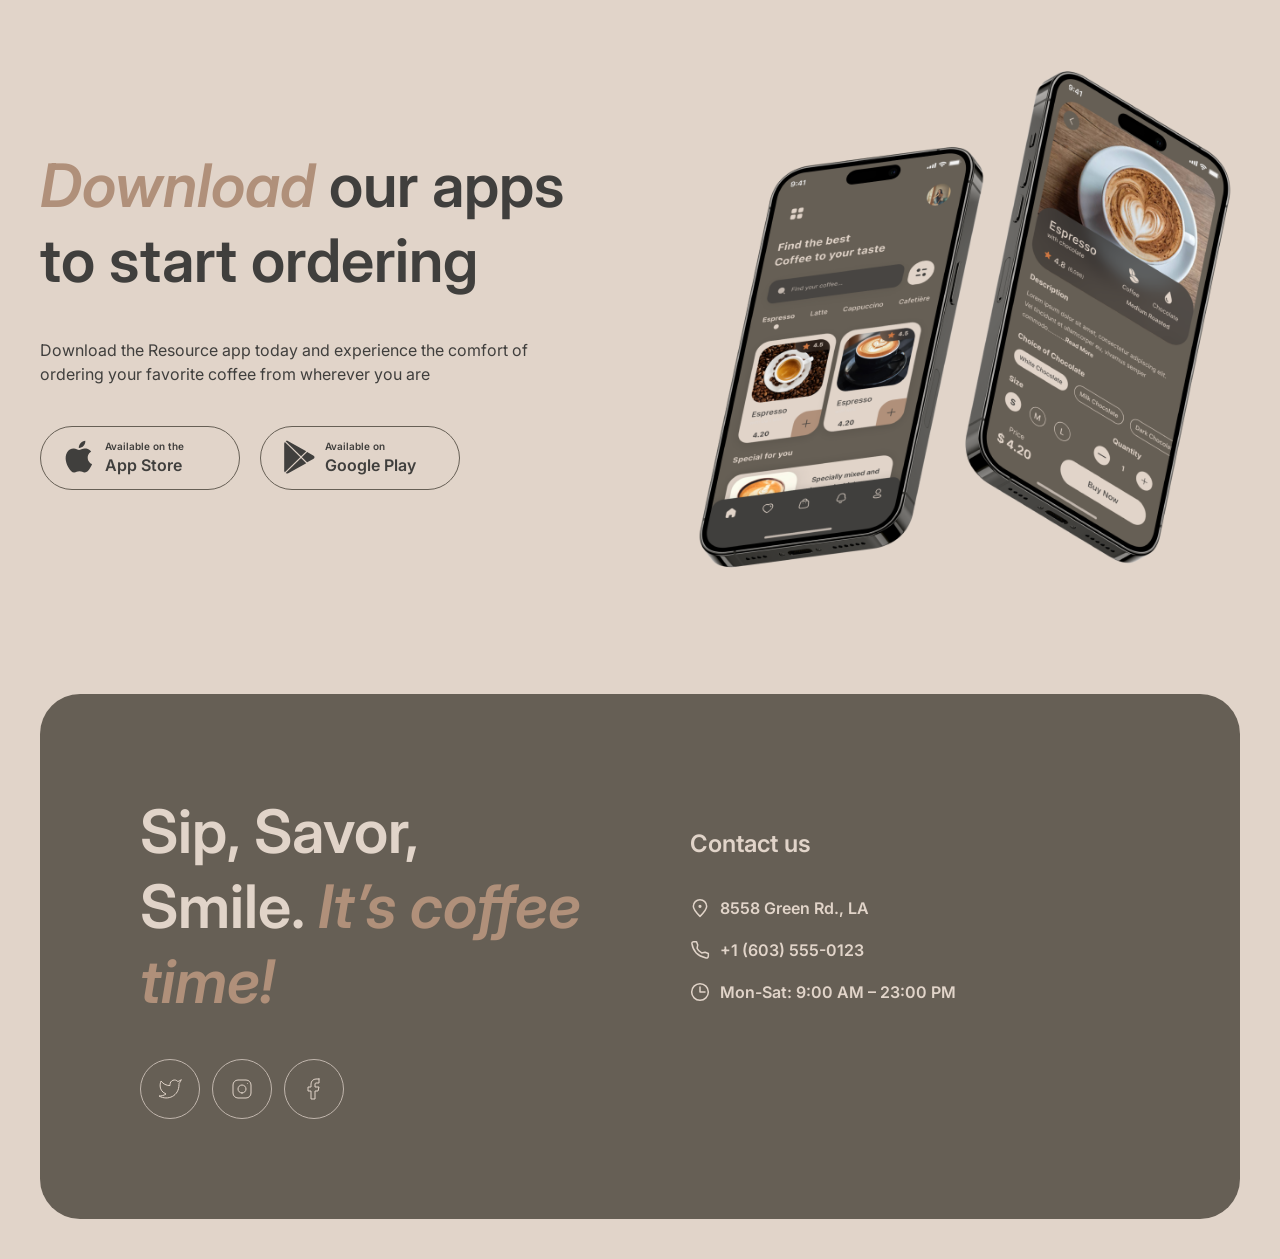
==== commit 468d28fb: "feat: add button switch theme" ====
--- a/landing-page/index.html
+++ b/landing-page/index.html
@@ -8,6 +8,7 @@
   <link rel="preconnect" href="https://fonts.googleapis.com">
   <link rel="preconnect" href="https://fonts.gstatic.com" crossorigin>
   <link href="https://fonts.googleapis.com/css2?family=Inter:wght@400;600;700&display=swap" rel="stylesheet">
+  <script src="js/index.js" defer></script>
   <link rel="shortcut icon" href="assets/images/favicon.ico" type="image/x-icon">
   <title>Coffee-House</title>
 </head>
@@ -26,6 +27,23 @@
           <li><a class="text-link link" href="#contacts">Contact us</a></li>
         </ul>
       </nav>
+      <div class="theme__switch">
+        <button class="sun_theme active theme">
+          <svg width="22" height="22" viewBox="0 0 22 22" fill="none" xmlns="http://www.w3.org/2000/svg">
+            <path
+              d="M10 3V1C10 0.45 10.45 0 11 0C11.55 0 12 0.45 12 1V3C12 3.55 11.55 4 11 4C10.45 4 10 3.55 10 3ZM17.36 6.05L18.77 4.63C19.16 4.24 19.16 3.61 18.77 3.22C18.38 2.83 17.75 2.83 17.36 3.22L15.95 4.64C15.56 5.03 15.56 5.66 15.95 6.05C16.34 6.44 16.97 6.44 17.36 6.05ZM21 10H19C18.45 10 18 10.45 18 11C18 11.55 18.45 12 19 12H21C21.55 12 22 11.55 22 11C22 10.45 21.55 10 21 10ZM11 18C10.45 18 10 18.45 10 19V21C10 21.55 10.45 22 11 22C11.55 22 12 21.55 12 21V19C12 18.45 11.55 18 11 18ZM4.64 6.05L3.22 4.64C2.83 4.25 2.83 3.61 3.22 3.23C3.61 2.85 4.25 2.84 4.63 3.23L6.04 4.64C6.43 5.03 6.43 5.67 6.04 6.05C5.65 6.43 5.02 6.44 4.64 6.05ZM15.95 15.95C15.56 16.34 15.56 16.98 15.95 17.36L17.36 18.77C17.75 19.16 18.39 19.16 18.77 18.77C19.16 18.38 19.16 17.74 18.77 17.36L17.36 15.95C16.98 15.56 16.34 15.56 15.95 15.95ZM1 12H3C3.55 12 4 11.55 4 11C4 10.45 3.55 10 3 10H1C0.45 10 0 10.45 0 11C0 11.55 0.45 12 1 12ZM4.64 18.78L6.05 17.37C6.44 16.98 6.44 16.34 6.05 15.96C5.66 15.58 5.02 15.57 4.64 15.96L3.23 17.37C2.84 17.76 2.84 18.4 3.23 18.78C3.61 19.17 4.25 19.17 4.64 18.78ZM11 5C7.69 5 5 7.69 5 11C5 14.31 7.69 17 11 17C14.31 17 17 14.31 17 11C17 7.69 14.31 5 11 5Z"
+              fill="#E1D4C9" />
+          </svg>
+        </button>
+        <button class="moon_theme theme">
+          <svg width="18" height="18" viewBox="0 0 18 18" fill="none" xmlns="http://www.w3.org/2000/svg">
+            <path
+              d="M9 0C4.03 0 0 4.03 0 9C0 13.97 4.03 18 9 18C13.97 18 18 13.97 18 9C18 8.54 17.96 8.08 17.9 7.64C16.92 9.01 15.32 9.9 13.5 9.9C10.52 9.9 8.1 7.48 8.1 4.5C8.1 2.69 8.99 1.08 10.36 0.0999999C9.92 0.0399999 9.46 0 9 0Z"
+              fill="#403F3D" />
+          </svg>
+
+        </button>
+      </div>
       <a href="menu.html" class="header__menu-icon text-link link">Menu<img src="assets/images/icon/coffee-cup.svg"
           alt="cup"></a>
       <button class="burger-menu">
@@ -46,9 +64,8 @@
               </p>
               <a href="menu.html" class="enjoy__container_btn">
                 <span>Menu</span>
-                <img src="assets/images/icon/coffee-cup.svg"
-                  alt="">
-                </a>
+                <img src="assets/images/icon/coffee-cup.svg" alt="">
+              </a>
             </div>
           </div>
         </section>
@@ -98,7 +115,7 @@
                   <path d="M6 12H18.5M18.5 12L12.5 6M18.5 12L12.5 18" stroke="#403F3D" stroke-linecap="round"
                     stroke-linejoin="round" />
                 </svg>
-              </button>      
+              </button>
             </div>
           </div>
         </section>
@@ -216,7 +233,8 @@
             <li><a class="text-link link"
                 href="https://www.google.ru/maps/d/viewer?mid=1KZA28ORszvuBJtYGtkcSSF__p5c&hl=ru&ll=34.10911650790591%2C-118.25803450317386&z=13"
                 target="_blank"><img src="assets/images/icon/pin-alt.svg" alt="">8558 Green Rd., LA</a></li>
-            <li><a class="text-link link" href="tel:+16035550123"><img src="assets/images/icon/phone.svg" alt="">+1 (603)
+            <li><a class="text-link link" href="tel:+16035550123"><img src="assets/images/icon/phone.svg" alt="">+1
+                (603)
                 555-0123</a></li>
             <li>
               <p class="text-section"><img src="assets/images/icon/clock.svg" alt="">Mon-Sat: 9:00 AM – 23:00 PM</p>
--- a/landing-page/style.css
+++ b/landing-page/style.css
@@ -52,6 +52,8 @@
   --border-light: #C1B6AD;
   --font: 'Inter', sans-serif;
   --transition: .4s ease;
+
+  --dark-bg-page: #292826;
 }
 
 .title-section {
@@ -116,17 +118,18 @@
   grid-area: header;
   display: grid;
   grid-auto-flow: column;
-  grid-template: 1fr / 1fr minmax(auto, 130px) minmax(auto, 1130px) minmax(auto, 100px) 1fr;
+  grid-template: 1fr / 1fr minmax(auto, 100px) minmax(auto, 1075px) minmax(auto, 90px) minmax(auto, 96px) 1fr;
   align-items: center;
   padding: 19px 40px;
 }
+
 .header__menu-icon {
   display: grid;
   grid-auto-flow: column;
   align-items: center;
   color: var(--text-dark);
   justify-self: end;
-  grid-column: 4 / 5;
+  grid-column: 5 / 6;
   transition: all var(--transition);
 }
 .header__menu-icon img {
@@ -136,78 +139,6 @@
   left: 0;
   width: 100%;
 }
-
-@media (max-width: 769px) {
-  .header {
-    grid-template: 1fr / 1fr minmax(auto, 130px) minmax(auto, 558px) 1fr;
-  }
-
-  .header__nav {
-    display: none;
-  }
-
-  .header__menu-icon {
-    display: none;
-  }
-
-  .burger-menu {
-    display: flex;
-  }
-}
-
-@media (max-width: 380px) {
-  .header {
-    grid-template: 1fr / 1fr minmax(auto, 130px) minmax(auto, 218px) 1fr;
-    padding: 19px 16px;
-  }
-
-}
-
-/* ------- burger-menu ------- */
-
-.burger-menu {
-  cursor: pointer;
-  display: none;
-  height: 44px;
-  width: 44px;
-  grid-column: 3 / 4;
-  align-self: center;
-  justify-self: right;
-
-  border-radius: 100px;
-  border: 1px solid var(--border-dark);
-  position: relative;
-  background: transparent;
-}
-
-.burger-menu .line {
-  position: absolute;
-  left: calc(50% - 9px);
-  width: 18px;
-  height: 2px;
-  background: var(--border-dark);
-}
-
-.burger-menu .line:nth-child(1) {
-  top: 16px;
-}
-
-.burger-menu .line:nth-child(2) {
-  bottom: 16px;
-}
-.burger-menu:hover {
-  background: var(--border-dark);
-}
-.burger-menu:hover .line {
-  background: var(--background-body);
-}
-
-@media (max-width: 769px) {
-  .burger-menu {
-    display: flex;
-  }
-}
-
 .header__logo {
   grid-column: 2 / 3;
   justify-items: start;
@@ -253,6 +184,136 @@
   left: 0;
   width: 100%;
 }
+.theme__switch {
+  grid-column: 4 / 5;
+  display: flex;
+  align-items: center;
+  gap: 10px;
+  border: 1px solid var(--border-light);
+  border-radius: 100px;
+  padding: 4px;
+  /* width: 88px; */
+  /* height: 44px; */
+}
+.theme__switch button {
+  display: flex;
+  align-items: center;
+  justify-content: center;
+  border: none;
+  border-radius: 100px;
+  outline: none;
+  width: 36px;
+  height: 36px;
+}
+
+.sun_theme:hover {
+  background-color: var(--text-accent);
+}
+.sun_theme:hover svg path {
+  fill: var(--text-light);
+}
+.sun_theme.active {
+  background-color: var(--text-accent);
+}
+.sun_theme.active svg path {
+  fill: var(--text-light);
+}
+.moon_theme {
+  background-color: transparent;
+  transition: all var(--transition);
+}
+.moon_theme:hover {
+  background-color: var(--text-dark);
+}
+.moon_theme svg path {
+  fill: var(--text-dark);
+  transition: all var(--transition);
+}
+.moon_theme:hover svg path {
+  fill: var(--text-light);
+}
+
+@media (max-width: 769px) {
+  .header {
+    grid-template: 1fr / 1fr minmax(auto, 535px) minmax(auto, 104px) minmax(auto, 70px) 1fr;
+  }
+  .theme__switch {
+    grid-column: 3 / 4;
+    /* padding: 4px 16px; */
+  }
+  .theme__switch button {
+    display: flex;
+    align-items: center;
+    
+    width: 44px;
+    height: 44px;
+  }
+  .header__nav {
+    display: none;
+  }
+
+  .header__menu-icon {
+    display: none;
+  }
+
+  .burger-menu {
+    display: flex;
+  }
+}
+
+@media (max-width: 380px) {
+  .header {
+    grid-template: 1fr / 1fr minmax(auto, 190px) minmax(auto, 104px) minmax(auto, 56px) 1fr;
+    padding: 19px 16px;
+  }
+
+}
+
+/* ------- burger-menu ------- */
+
+.burger-menu {
+  cursor: pointer;
+  display: none;
+  height: 44px;
+  width: 44px;
+  grid-column: 4 / 5;
+  align-self: center;
+  justify-self: right;
+
+  border-radius: 100px;
+  border: 1px solid var(--border-dark);
+  position: relative;
+  background: transparent;
+}
+
+.burger-menu .line {
+  position: absolute;
+  left: calc(50% - 9px);
+  width: 18px;
+  height: 2px;
+  background: var(--border-dark);
+}
+
+.burger-menu .line:nth-child(1) {
+  top: 16px;
+}
+
+.burger-menu .line:nth-child(2) {
+  bottom: 16px;
+}
+.burger-menu:hover {
+  background: var(--border-dark);
+}
+.burger-menu:hover .line {
+  background: var(--background-body);
+}
+
+@media (max-width: 769px) {
+  .burger-menu {
+    display: flex;
+  }
+}
+
 
 
 
@@ -1292,4 +1353,8 @@
   font-style: normal;
   font-weight: 600;
   line-height: 150%;
+}
+
+body.dark {
+  background: var(--dark-bg-page);
 }
